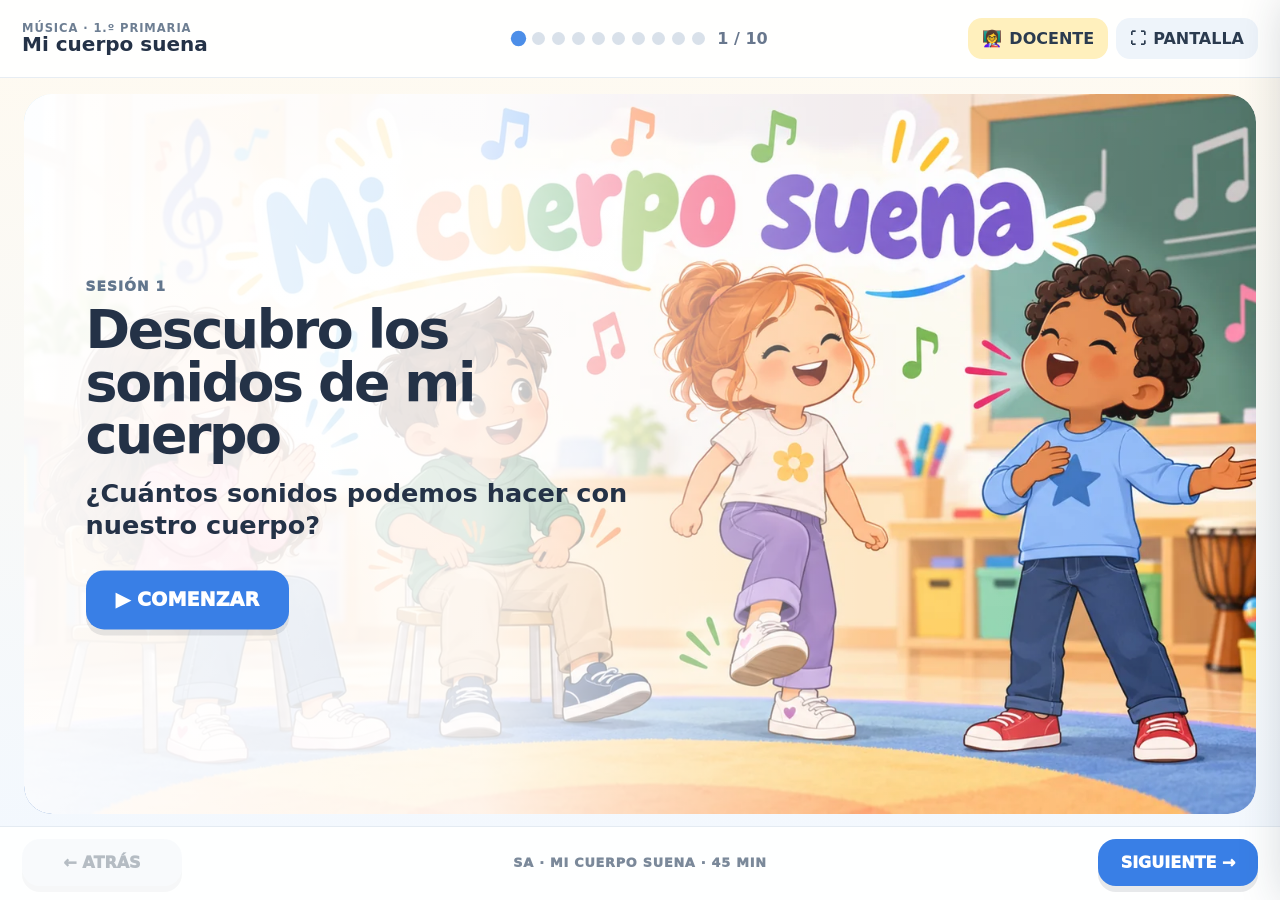
==== index.html @ bceeeb16 "Add files via upload" ====
<!doctype html>
<html lang="es">
<head>
  <meta charset="utf-8" />
  <meta name="viewport" content="width=device-width, initial-scale=1, viewport-fit=cover" />
  <meta name="theme-color" content="#fff7e8" />
  <title>Mi cuerpo suena · Sesión 1</title>
  <style>
:root{
  --ink:#243247;
  --muted:#68778d;
  --cream:#fff8ea;
  --paper:#ffffff;
  --yellow:#ffd45c;
  --orange:#ff9f43;
  --pink:#ff6f91;
  --green:#73c96b;
  --blue:#5eb5ef;
  --purple:#9a77e7;
  --red:#ef5c63;
  --shadow:0 14px 35px rgba(49,63,84,.14);
  --safe-bottom:86px;
}
*{box-sizing:border-box}
html,body{height:100%;margin:0}
body{font-family:Inter, ui-rounded, "Arial Rounded MT Bold", system-ui, -apple-system, Segoe UI, sans-serif;background:linear-gradient(180deg,#fffaf0,#f2f8ff);color:var(--ink);overflow:hidden}
button,input{font:inherit}
button{cursor:pointer}
.app-shell{height:100dvh;display:grid;grid-template-rows:78px 1fr 74px;position:relative;padding-bottom:max(env(safe-area-inset-bottom),0px)}
.topbar{display:grid;grid-template-columns:minmax(230px,1fr) auto minmax(260px,1fr);align-items:center;gap:18px;padding:10px 22px;background:rgba(255,255,255,.93);border-bottom:1px solid #e7edf3;z-index:20;backdrop-filter:blur(10px)}
.brand{display:flex;flex-direction:column;line-height:1.05}.brand-kicker{font-size:.72rem;font-weight:900;letter-spacing:.08em;color:#6d7e92}.brand strong{font-size:1.25rem}
.progress-wrap{display:flex;align-items:center;gap:12px}.progress-dots{display:flex;gap:7px}.progress-dots button{width:13px;height:13px;border-radius:50%;border:0;background:#d9e1ea;padding:0}.progress-dots button.active{background:#4c8ee8;transform:scale(1.18)}.progress-dots button.done{background:#94c97b}.progress-count{font-weight:900;color:#68778d;min-width:44px}
.top-actions{justify-self:end;display:flex;gap:8px}.icon-btn{border:0;border-radius:14px;padding:11px 14px;background:#eef4fa;color:#2b3b4f;font-weight:900;display:flex;gap:7px;align-items:center}.teacher-btn{background:#fff0bd}.icon-btn:hover{filter:brightness(.98);transform:translateY(-1px)}
.stage{position:relative;overflow:hidden;padding:16px 24px 12px}.slide{position:absolute;inset:16px 24px 12px;opacity:0;visibility:hidden;transform:translateX(24px);transition:opacity .25s ease,transform .25s ease;overflow:auto;border-radius:28px}.slide.active{opacity:1;visibility:visible;transform:none}
.cover-card{height:100%;position:relative;border-radius:28px;overflow:hidden;box-shadow:var(--shadow);background:white}.hero-img{width:100%;height:100%;object-fit:cover;display:block}.cover-card:after{content:"";position:absolute;inset:0;background:linear-gradient(90deg,rgba(255,255,255,.96) 0%,rgba(255,255,255,.86) 37%,rgba(255,255,255,.18) 68%,rgba(255,255,255,.02) 100%)}.cover-overlay{position:absolute;z-index:2;left:5%;top:50%;transform:translateY(-50%);width:min(48%,650px)}
.eyebrow{font-weight:1000;letter-spacing:.08em;color:#62768d;font-size:.86rem;margin:0 0 10px}.cover-overlay h1,.slide h2{font-size:clamp(2rem,4.2vw,4.3rem);line-height:.98;margin:0 0 16px;letter-spacing:-.045em}.question{font-size:clamp(1.1rem,2vw,1.65rem);font-weight:800;max-width:620px;line-height:1.25;margin:0 0 28px}.primary,.secondary,.nav-btn,.success-btn{border:0;border-radius:18px;padding:14px 22px;font-weight:1000;box-shadow:0 6px 0 rgba(34,47,63,.10)}.primary{background:#397fe6;color:white}.primary:hover{background:#2f72d4}.secondary{background:#edf2f7;color:#32435a}.big{font-size:1.2rem;padding:18px 30px}.big-audio{min-width:220px;font-size:1.05rem}
.lesson-layout{height:100%;display:grid;grid-template-columns:1.02fr .98fr;gap:22px;align-items:stretch}.lesson-layout.image-left{grid-template-columns:1fr 1fr}.instruction-block,.visual-focus,.lesson-figure,.storm-layout,.song-panel,.closing-layout,.centered-lesson{background:rgba(255,255,255,.95);border-radius:28px;box-shadow:var(--shadow);padding:clamp(24px,3vw,42px)}.instruction-block{display:flex;flex-direction:column;justify-content:center}.lesson-figure{padding:0;overflow:hidden}.lesson-figure img{width:100%;height:100%;object-fit:cover;display:block}.student-prompt{font-size:clamp(1.2rem,2vw,1.7rem);font-weight:900;line-height:1.25;margin:10px 0 22px}.small-note{font-weight:700;color:var(--muted)}
.calm{background:linear-gradient(145deg,#f7fbff,#fff8e8);padding:0}.three-cues{display:grid;grid-template-columns:repeat(3,1fr);gap:12px}.cue-card{border:2px solid #e5ebf1;border-radius:20px;background:#fff;padding:18px 10px;font-size:1rem;font-weight:1000;color:var(--ink)}.cue-card span{display:block;font-size:2.6rem;margin-bottom:6px}.cue-card.active{border-color:#4c8ee8;background:#eef6ff;transform:translateY(-3px)}.binary-actions{display:flex;gap:14px;flex-wrap:wrap}.sound-btn{border:0;border-radius:18px;padding:16px 24px;font-weight:1000;font-size:1.05rem}.sound-btn.sound{background:#ffdc72}.sound-btn.silence{background:#d9c7ff}.visual-focus{display:flex;flex-direction:column;justify-content:center;align-items:center;text-align:center;transition:.25s}.visual-focus .big-symbol{font-size:clamp(5rem,14vw,11rem);line-height:1}.visual-focus p{font-size:1.35rem;font-weight:900;max-width:470px}.visual-focus.silenced{background:#eef1f5;color:#536275}.visual-focus.sounded{background:#fff1c4}.visual-focus.flash{animation:pulse .35s ease}
.action-grid{display:grid;gap:12px}.action-grid.four{grid-template-columns:repeat(2,1fr)}.action-card{border:0;border-radius:20px;padding:18px 16px;background:#f4f7fb;color:var(--ink);font-weight:1000;display:flex;align-items:center;gap:12px;justify-content:center;font-size:1.05rem}.action-card span{font-size:2rem}.action-card.pink{background:#ffe3eb}.action-card.green{background:#e8f7df}.action-card.blue{background:#def1ff}.action-card.purple{background:#eee4ff}.action-card.active{outline:5px solid white;box-shadow:0 0 0 8px #4c8ee8;transform:scale(1.03)}.activity-feedback{margin-top:18px;border-radius:16px;background:#f3f6f9;padding:14px 18px;font-size:1.15rem;font-weight:900}
.centered-lesson{height:100%;display:flex;flex-direction:column;align-items:center;justify-content:center;text-align:center}.centered-lesson h2{margin-bottom:8px}.signal-grid{display:grid;grid-template-columns:repeat(5,minmax(150px,1fr));gap:14px;width:min(1320px,100%);margin:12px auto 22px}.signal-card{border:0;border-radius:22px;padding:10px;background:#fff;box-shadow:0 8px 20px rgba(43,60,80,.10);overflow:hidden;min-width:0}.signal-card img{width:100%;height:clamp(180px,24vh,300px);object-fit:cover;object-position:center 34%;display:block;border-radius:16px}.signal-card b{display:block;font-size:clamp(.95rem,1.25vw,1.2rem);margin:9px 0 2px;letter-spacing:.02em}.c1{background:#fff1c9}.c2{background:#e9f7df}.c3{background:#dff2ff}.c4{background:#ffe3ed}.c5{background:#eee4ff}.signal-card.active{transform:translateY(-5px) scale(1.035);outline:5px solid #fff;box-shadow:0 0 0 8px #3e85e4}.signal-card.silence-card.active{box-shadow:0 0 0 8px #7c62c8}.signal-display{min-width:min(560px,90%);padding:18px 24px;border-radius:22px;background:#eef4fa;font-size:1.4rem;font-weight:1000;display:flex;justify-content:center;align-items:center;gap:14px}.signal-display span{font-size:2.3rem}.signal-display.silent{background:#e8e9ef;color:#4f5662}.signal-display.loud{background:#fff0b8}
.verb-row{display:flex;gap:10px;flex-wrap:wrap;margin:10px 0 20px}.verb-row span{background:#f0f4f8;border-radius:999px;padding:10px 14px;font-weight:1000}.challenge-box{display:flex;align-items:center;justify-content:center;min-height:130px;border-radius:24px;background:#fff4ca;font-size:4.2rem;letter-spacing:.18em;margin:0 0 16px;border:3px dashed #efb43f}.director-actions{display:grid;grid-template-columns:repeat(2,1fr);gap:10px}.mini-action{border:2px solid #e4e9f0;border-radius:16px;background:white;padding:13px 12px;font-weight:1000}.mini-action.selected{border-color:#4c8ee8;background:#eaf4ff}.start-stop{display:grid;grid-template-columns:1fr 1fr;gap:12px;margin-top:16px}.start-btn,.stop-btn{border:0;border-radius:18px;padding:16px;font-weight:1000;font-size:1.05rem}.start-btn{background:#dcf3d6;color:#25662a}.stop-btn{background:#ffd9db;color:#8b2c35}.director-display{margin-top:15px;background:#eef4fa;border-radius:18px;padding:15px;font-weight:1000;display:flex;gap:10px;align-items:center;justify-content:center}.director-display span{font-size:2rem}.director-display.go{background:#def4da}.director-display.stop{background:#ffe2e2}
.storm-layout{height:100%;display:grid;grid-template-rows:auto minmax(330px,1fr) auto auto;gap:10px;padding:16px 18px}.storm-top{display:flex;justify-content:space-between;align-items:center;gap:12px}.storm-top h2{font-size:clamp(1.8rem,3vw,3.2rem);margin:0}.storm-controls{display:flex;gap:8px;flex-wrap:wrap}.storm-img{width:100%;height:100%;min-height:330px;object-fit:contain;border-radius:20px;background:#fff;box-shadow:0 8px 22px rgba(43,60,80,.08)}.storm-steps{display:grid;grid-template-columns:repeat(6,1fr);gap:7px}.storm-steps button{border:0;border-radius:16px;padding:11px 7px;background:#eef3f7;font-weight:1000}.storm-steps button span{font-size:1.5rem}.storm-steps button.active{background:#ffe08b;outline:4px solid white;box-shadow:0 0 0 7px #4c8ee8;transform:translateY(-3px)}.storm-now{text-align:center;border-radius:16px;background:#f1f5f8;padding:12px;font-weight:900}.storm-now.silence{background:#eceaf5}.storm-load{display:inline-flex;align-items:center;justify-content:center;padding:12px 14px;border-radius:16px;background:#f2f5f8;font-weight:1000;cursor:pointer;box-shadow:0 5px 12px rgba(43,60,80,.08)}.storm-load input{display:none}.storm-audio-status{text-align:center;font-size:.9rem;font-weight:900;color:#526477;margin-top:-3px}.storm-steps button{min-height:52px}
.song-layout{height:100%;display:grid;grid-template-columns:1.08fr .92fr;gap:22px}.song-art{margin:0;border-radius:28px;overflow:hidden;box-shadow:var(--shadow);background:#fff}.song-art img{width:100%;height:100%;object-fit:cover}.song-panel{display:flex;flex-direction:column;justify-content:center}.song-panel h2{font-size:clamp(2rem,3.5vw,3.8rem)}.song-modes{display:flex;gap:9px;flex-wrap:wrap}.mode-pill{border:0;border-radius:999px;padding:11px 16px;background:#edf2f6;font-weight:1000}.mode-pill.active{background:#ffe08b}.body-sequence{display:flex;gap:12px;justify-content:center;font-size:2.8rem;margin:20px 0}.audio-controls{display:flex;gap:10px;align-items:center;flex-wrap:wrap}.audio-progress{height:12px;background:#e7edf3;border-radius:999px;overflow:hidden;margin:16px 0}.audio-progress div{height:100%;width:0;background:#4c8ee8}.audio-status{font-weight:800;color:#5f6f82;line-height:1.35}.file-load{margin-top:14px;display:inline-flex;align-items:center;justify-content:center;padding:11px 14px;border-radius:14px;background:#f2f5f8;font-weight:1000;cursor:pointer}.file-load input{display:none}
.closing-layout{height:100%;display:flex;flex-direction:column;align-items:center;justify-content:center;text-align:center}.closing-layout h2{max-width:980px}.answer-grid{display:grid;grid-template-columns:repeat(2,minmax(260px,390px));gap:20px}.answer-card{border:0;border-radius:28px;background:#f1f5f8;padding:26px;font-weight:1000;box-shadow:0 10px 24px rgba(40,55,75,.11)}.answer-card span{font-size:5rem;display:block}.answer-card b{font-size:1.15rem}.answer-card.correct{background:#def4da;outline:6px solid white;box-shadow:0 0 0 10px #73c96b}.answer-card.wrong{background:#ffe1e1}.closing-feedback{margin:20px 0 12px;font-size:1.25rem;font-weight:1000}.final-pattern{background:#fff3c5;border-radius:22px;padding:16px 24px}.final-pattern p{margin:0 0 8px;font-weight:900}.final-pattern div{font-size:2.4rem}.success-btn{margin-top:12px;background:#4c8ee8;color:white}
.teacher-panel{position:fixed;top:0;right:0;width:min(430px,92vw);height:100dvh;background:white;z-index:60;box-shadow:-18px 0 45px rgba(30,46,66,.20);transform:translateX(105%);transition:transform .25s ease;display:flex;flex-direction:column}.teacher-panel.open{transform:none}.teacher-head{display:flex;align-items:center;justify-content:space-between;padding:18px 20px;background:#fff1ba;border-bottom:1px solid #eadc9b}.teacher-head div{display:flex;gap:10px;align-items:center}.teacher-head strong{font-size:1.05rem}.close-btn{border:0;background:#fff;border-radius:50%;width:38px;height:38px;font-size:1.5rem}.teacher-body{padding:22px;overflow:auto;line-height:1.45}.teacher-body h3{margin:18px 0 7px}.teacher-body h3:first-child{margin-top:0}.teacher-body p{margin:0 0 8px}.teacher-body ul{padding-left:20px}.teacher-chip{display:inline-block;background:#eef4fa;border-radius:999px;padding:6px 10px;font-weight:900;margin-right:6px}.panel-backdrop{position:fixed;inset:0;background:rgba(29,42,58,.26);z-index:55;opacity:0;visibility:hidden;transition:.2s}.panel-backdrop.show{opacity:1;visibility:visible}
.bottom-nav{display:grid;grid-template-columns:160px 1fr 160px;align-items:center;padding:8px 22px max(10px,env(safe-area-inset-bottom));background:rgba(255,255,255,.96);border-top:1px solid #e4ebf2;z-index:25;min-height:74px}.nav-btn{background:#eef3f8;color:#2f4156}.nav-btn.next{background:#397fe6;color:white}.nav-btn:disabled{opacity:.35;cursor:not-allowed}.session-label{text-align:center;font-size:.8rem;font-weight:1000;letter-spacing:.06em;color:#7b899a}
body.silence-mode .topbar,body.silence-mode .bottom-nav{background:#f4f5f7}body.silence-mode .stage{background:#eceef2}
@keyframes pulse{0%{transform:scale(.96)}60%{transform:scale(1.03)}100%{transform:scale(1)}}
@media (max-width:1000px){.topbar{grid-template-columns:1fr auto}.progress-wrap{display:none}.top-actions span{display:none}.lesson-layout,.song-layout{grid-template-columns:1fr}.lesson-figure,.song-art{min-height:280px}.signal-grid{grid-template-columns:repeat(3,1fr)}.signal-card img{height:220px}.storm-steps{grid-template-columns:repeat(3,1fr)}.stage{padding:10px}.slide{inset:10px}.cover-overlay{width:60%}.bottom-nav{grid-template-columns:130px 1fr 130px}}
@media (max-width:700px){body{overflow:auto}.app-shell{min-height:100dvh;height:auto;grid-template-rows:auto auto auto}.topbar{position:sticky;top:0}.stage{min-height:calc(100dvh - 150px)}.slide{position:relative;display:none;inset:auto;min-height:calc(100dvh - 170px)}.slide.active{display:block}.cover-overlay{width:85%;left:7%}.cover-card:after{background:rgba(255,255,255,.78)}.signal-grid{grid-template-columns:repeat(2,1fr)}.storm-steps{grid-template-columns:1fr 1fr}.answer-grid{grid-template-columns:1fr}.bottom-nav{position:sticky;bottom:0;grid-template-columns:110px 1fr 110px;padding:8px}.session-label{font-size:.64rem}.nav-btn{padding:12px 8px}.top-actions{gap:4px}.brand-kicker{display:none}.brand strong{font-size:1rem}}

/* Crea tu ritmo */
.rhythm-layout{height:100%;display:grid;grid-template-columns:minmax(0,1.45fr) minmax(300px,.55fr);gap:22px}
.rhythm-main,.rhythm-audio-panel{background:rgba(255,255,255,.96);border-radius:28px;box-shadow:var(--shadow);padding:clamp(20px,2.5vw,34px)}
.rhythm-main{display:flex;flex-direction:column;justify-content:center}
.rhythm-main h2{font-size:clamp(2rem,3.7vw,3.7rem);margin-bottom:8px}
.rhythm-slots{display:grid;grid-template-columns:repeat(4,1fr);gap:12px;margin:4px 0 18px}
.rhythm-slot{min-height:108px;border:3px dashed #ccd8e5;border-radius:22px;background:#f7f9fc;display:flex;align-items:center;justify-content:center;position:relative;transition:.18s ease}
.rhythm-slot small{position:absolute;top:8px;left:12px;width:27px;height:27px;border-radius:50%;background:#e6edf5;display:grid;place-items:center;font-weight:1000;color:#65768a}
.rhythm-slot span{font-size:3.4rem;line-height:1}.rhythm-slot.filled{border-style:solid;border-color:#9ebce2;background:#eef6ff}.rhythm-slot.filled span{animation:pulse .25s ease}
.rhythm-slot.child-active{background:#fff1bd;border-color:#efb43f;transform:translateY(-5px);box-shadow:0 0 0 6px rgba(255,212,92,.28)}
.rhythm-slot.group-active{background:#def4da;border-color:#73c96b;transform:translateY(-5px);box-shadow:0 0 0 6px rgba(115,201,107,.24)}
.rhythm-palette{display:grid;grid-template-columns:repeat(4,1fr);gap:10px}
.rhythm-choice{border:0;border-radius:18px;padding:14px 8px;font-size:2rem;font-weight:1000;color:var(--ink);box-shadow:0 6px 14px rgba(43,60,80,.08)}
.rhythm-choice b{display:block;font-size:.82rem;margin-top:5px}.rhythm-choice.pink{background:#ffe3eb}.rhythm-choice.green{background:#e8f7df}.rhythm-choice.blue{background:#def1ff}.rhythm-choice.purple{background:#eee4ff}.rhythm-choice:active{transform:scale(.96)}
.rhythm-edit{display:flex;gap:10px;margin:12px 0}.rhythm-edit .secondary{padding:10px 14px;box-shadow:none}
.rhythm-call{min-height:50px;border-radius:16px;background:#f1f5f8;padding:12px 16px;font-weight:1000;text-align:center;font-size:1.05rem;display:flex;align-items:center;justify-content:center}
.rhythm-turns{display:grid;grid-template-columns:1fr 1fr;gap:12px;margin-top:10px}.child-turn,.group-turn{border:0;border-radius:18px;padding:15px 12px;font-weight:1000;font-size:1.02rem}.child-turn{background:#fff0b8;color:#70510d}.group-turn{background:#dff2df;color:#2d6630}.child-turn:disabled,.group-turn:disabled{opacity:.38;cursor:not-allowed}.child-turn.active{outline:5px solid white;box-shadow:0 0 0 8px #efb43f}.group-turn.active{outline:5px solid white;box-shadow:0 0 0 8px #73c96b}
.rhythm-audio-panel{display:flex;flex-direction:column;justify-content:center;text-align:center}.rhythm-audio-panel h3{font-size:clamp(1.45rem,2.2vw,2.1rem);margin:0 0 6px}.rhythm-audio-panel p{font-weight:800;color:var(--muted);line-height:1.35}.rhythm-audio-symbol{font-size:4.8rem;line-height:1;margin-bottom:10px}.rhythm-play{font-size:1rem;margin:8px 0 10px}.rhythm-audio-panel .secondary{box-shadow:none}.rhythm-progress{margin:16px 0 10px}.rhythm-rule{margin-top:18px;border-radius:18px;background:#fff4ca;padding:14px;display:flex;flex-direction:column;gap:5px}.rhythm-rule strong{font-size:1.25rem}.rhythm-rule span{font-weight:900}
@media (max-width:1000px){.rhythm-layout{grid-template-columns:1fr}.rhythm-audio-panel{display:grid;grid-template-columns:auto 1fr auto auto;gap:10px;align-items:center;text-align:left}.rhythm-audio-symbol{font-size:2.8rem;margin:0}.rhythm-audio-panel h3{margin:0}.rhythm-audio-panel p,.rhythm-rule{display:none}.rhythm-audio-panel .audio-progress,.rhythm-audio-panel .audio-status{grid-column:1/-1;margin:4px 0}.rhythm-play{margin:0}}
@media (max-width:700px){.rhythm-slots,.rhythm-palette{grid-template-columns:repeat(2,1fr)}.rhythm-turns{grid-template-columns:1fr}.rhythm-audio-panel{display:flex;text-align:center}.rhythm-audio-panel p,.rhythm-rule{display:flex}.rhythm-rule{flex-direction:column}.rhythm-choice{font-size:1.7rem}}

@media (prefers-reduced-motion:reduce){*,*:before,*:after{transition:none!important;animation:none!important;scroll-behavior:auto!important}}

</style>
</head>
<body>
  <div class="app-shell" id="appShell">
    <header class="topbar" aria-label="Navegación de la sesión">
      <div class="brand">
        <span class="brand-kicker">MÚSICA · 1.º PRIMARIA</span>
        <strong>Mi cuerpo suena</strong>
      </div>
      <div class="progress-wrap" aria-label="Progreso de la sesión">
        <div class="progress-dots" id="progressDots"></div>
        <span class="progress-count" id="progressCount">1 / 10</span>
      </div>
      <div class="top-actions">
        <button class="icon-btn teacher-btn" id="teacherBtn" type="button" aria-expanded="false" aria-controls="teacherPanel">👩‍🏫 <span>DOCENTE</span></button>
        <button class="icon-btn" id="fullscreenBtn" type="button">⛶ <span>PANTALLA</span></button>
      </div>
    </header>

    <main class="stage" id="stage">
      <!-- 1 -->
      <section class="slide active cover-slide" data-slide="0" aria-labelledby="s1-title">
        <div class="cover-card">
          <img src="[data-uri]" alt="Niños haciendo música con palmas, muslos, pies y voz" class="hero-img" />
          <div class="cover-overlay">
            <p class="eyebrow">SESIÓN 1</p>
            <h1 id="s1-title">Descubro los sonidos de mi cuerpo</h1>
            <p class="question">¿Cuántos sonidos podemos hacer con nuestro cuerpo?</p>
            <button class="primary big" type="button" data-next>▶ COMENZAR</button>
          </div>
        </div>
      </section>

      <!-- 2 -->
      <section class="slide" data-slide="1" aria-labelledby="s2-title">
        <div class="lesson-layout calm">
          <div class="instruction-block">
            <p class="eyebrow">1 · ESCUCHA</p>
            <h2 id="s2-title">Escucha tu cuerpo</h2>
            <div class="three-cues">
              <button class="cue-card" type="button" data-cue="siente"><span>❤️</span><b>SIENTE</b></button>
              <button class="cue-card" type="button" data-cue="escucha"><span>👂</span><b>ESCUCHA</b></button>
              <button class="cue-card" type="button" data-cue="respira"><span>🌬️</span><b>RESPIRA</b></button>
            </div>
            <div class="student-prompt" id="bodyPrompt">Pon una mano en el pecho.</div>
            <div class="binary-actions">
              <button class="sound-btn sound" type="button" data-state="sound">👏 SONIDO</button>
              <button class="sound-btn silence" type="button" data-state="silence">🤫 SILENCIO</button>
            </div>
          </div>
          <div class="visual-focus body-listen" id="soundStateVisual">
            <div class="big-symbol">❤️</div>
            <p>Escucha lo que pasa dentro y fuera de ti.</p>
          </div>
        </div>
      </section>

      <!-- 3 -->
      <section class="slide" data-slide="2" aria-labelledby="s3-title">
        <div class="lesson-layout image-right">
          <div class="instruction-block">
            <p class="eyebrow">2 · EXPLORAMOS</p>
            <h2 id="s3-title">¿Qué sonidos esconde mi cuerpo?</h2>
            <p class="student-prompt">Toca una opción y haz ese sonido.</p>
            <div class="action-grid four" id="exploreGrid">
              <button class="action-card pink" type="button" data-action="palmas"><span>👏</span><b>PALMAS</b></button>
              <button class="action-card green" type="button" data-action="muslos"><span>🦵</span><b>MUSLOS</b></button>
              <button class="action-card blue" type="button" data-action="pies"><span>👣</span><b>PIES</b></button>
              <button class="action-card purple" type="button" data-action="voz"><span>👄</span><b>VOZ</b></button>
            </div>
            <div class="activity-feedback" id="exploreFeedback">Elige una parte del cuerpo.</div>
          </div>
          <figure class="lesson-figure">
            <img src="[data-uri]" alt="Lámina con palmas, muslos, pies y voz" />
          </figure>
        </div>
      </section>

      <!-- 4 -->
      <section class="slide" data-slide="3" aria-labelledby="s4-title">
        <div class="centered-lesson">
          <p class="eyebrow">3 · ATENCIÓN</p>
          <h2 id="s4-title">Sonido o silencio</h2>
          <p class="student-prompt">Mira la señal. Hazla… y para cuando aparezca silencio.</p>
          <div class="signal-grid" id="signalGrid">
            <button class="signal-card c1" type="button" data-signal="PALMAS" data-emoji="👏" aria-label="Palmas">
              <img src="[data-uri]" alt="Niño dando palmas" /><b>PALMAS</b>
            </button>
            <button class="signal-card c2" type="button" data-signal="MUSLOS" data-emoji="🦵" aria-label="Muslos">
              <img src="[data-uri]" alt="Niño haciendo percusión en los muslos" /><b>MUSLOS</b>
            </button>
            <button class="signal-card c3" type="button" data-signal="PIES" data-emoji="👣" aria-label="Pies">
              <img src="[data-uri]" alt="Niño marcando con los pies" /><b>PIES</b>
            </button>
            <button class="signal-card c4" type="button" data-signal="VOZ" data-emoji="👄" aria-label="Voz">
              <img src="[data-uri]" alt="Niña usando la voz para hacer música" /><b>VOZ</b>
            </button>
            <button class="signal-card c5 silence-card" type="button" data-signal="SILENCIO" data-emoji="🤫" aria-label="Silencio">
              <img src="[data-uri]" alt="Niño haciendo el gesto de silencio" /><b>SILENCIO</b>
            </button>
          </div>
          <div class="signal-display" id="signalDisplay"><span>👀</span><b>PREPARADOS</b></div>
        </div>
      </section>

      <!-- 5 -->
      <section class="slide" data-slide="4" aria-labelledby="s5-title">
        <div class="lesson-layout image-left">
          <figure class="lesson-figure">
            <img src="[data-uri]" alt="La maestra hace percusión corporal y los niños la imitan" />
          </figure>
          <div class="instruction-block">
            <p class="eyebrow">4 · IMITAMOS</p>
            <h2 id="s5-title">El espejo sonoro</h2>
            <div class="verb-row"><span>👀 MIRA</span><span>👂 ESCUCHA</span><span>🪞 IMITA</span></div>
            <div class="challenge-box" id="mirrorChallenge">👏</div>
            <button class="primary" id="newMirrorChallenge" type="button">🎲 OTRO RETO</button>
            <p class="small-note">Primero lo hace la maestra. Después, toda la clase.</p>
          </div>
        </div>
      </section>

      <!-- 6 -->
      <section class="slide" data-slide="5" aria-labelledby="s6-title">
        <div class="lesson-layout image-right">
          <div class="instruction-block">
            <p class="eyebrow">5 · DIRIGIMOS</p>
            <h2 id="s6-title">El director del cuerpo</h2>
            <p class="student-prompt">Elige un sonido. El director decide cuándo empezar y parar.</p>
            <div class="director-actions" id="directorActions">
              <button type="button" class="mini-action selected" data-direct="👏" data-name="PALMAS">👏 PALMAS</button>
              <button type="button" class="mini-action" data-direct="🦵" data-name="MUSLOS">🦵 MUSLOS</button>
              <button type="button" class="mini-action" data-direct="👣" data-name="PIES">👣 PIES</button>
              <button type="button" class="mini-action" data-direct="👄" data-name="VOZ">👄 VOZ</button>
            </div>
            <div class="start-stop">
              <button class="start-btn" id="directorStart" type="button">▶ EMPEZAMOS</button>
              <button class="stop-btn" id="directorStop" type="button">✋ PARAMOS</button>
            </div>
            <div class="director-display" id="directorDisplay"><span>👏</span><b>PALMAS · PREPARADOS</b></div>
          </div>
          <figure class="lesson-figure">
            <img src="[data-uri]" alt="Niño dirigiendo una actividad de percusión corporal" />
          </figure>
        </div>
      </section>

      <!-- 7 -->
      <section class="slide" data-slide="6" aria-labelledby="s7-title">
        <div class="storm-layout">
          <div class="storm-top">
            <div>
              <p class="eyebrow">6 · RETO</p>
              <h2 id="s7-title">La tormenta del cuerpo</h2>
            </div>
            <div class="storm-controls">
              <button class="primary" id="stormStart" type="button">⛈️ EMPEZAR</button>
              <button class="secondary" id="stormReset" type="button">↺ REINICIAR</button>
              <button class="secondary" id="stormAudioToggle" type="button">▶ MÚSICA</button>
            </div>
          </div>
          <img src="[data-uri]" alt="La tormenta del cuerpo: cinco niveles de intensidad y silencio final" class="storm-img" />
          <div class="storm-steps" id="stormSteps">
            <button type="button" data-step="0">1 <span>🤌</span> DEDOS</button>
            <button type="button" data-step="1">2 <span>👏</span> PALMAS</button>
            <button type="button" data-step="2">3 <span>🦵</span> MUSLOS</button>
            <button type="button" data-step="3">4 <span>👣</span> PIES</button>
            <button type="button" data-step="4">5 <span>⛈️</span> TODOS</button>
            <button type="button" data-step="5">6 <span>🤫</span> SILENCIO</button>
          </div>
          <div class="storm-now" id="stormNow">Pulsa EMPEZAR: la tormenta crecerá 5 veces y terminará en silencio.</div>
          <audio id="stormAudio" src="[data-uri]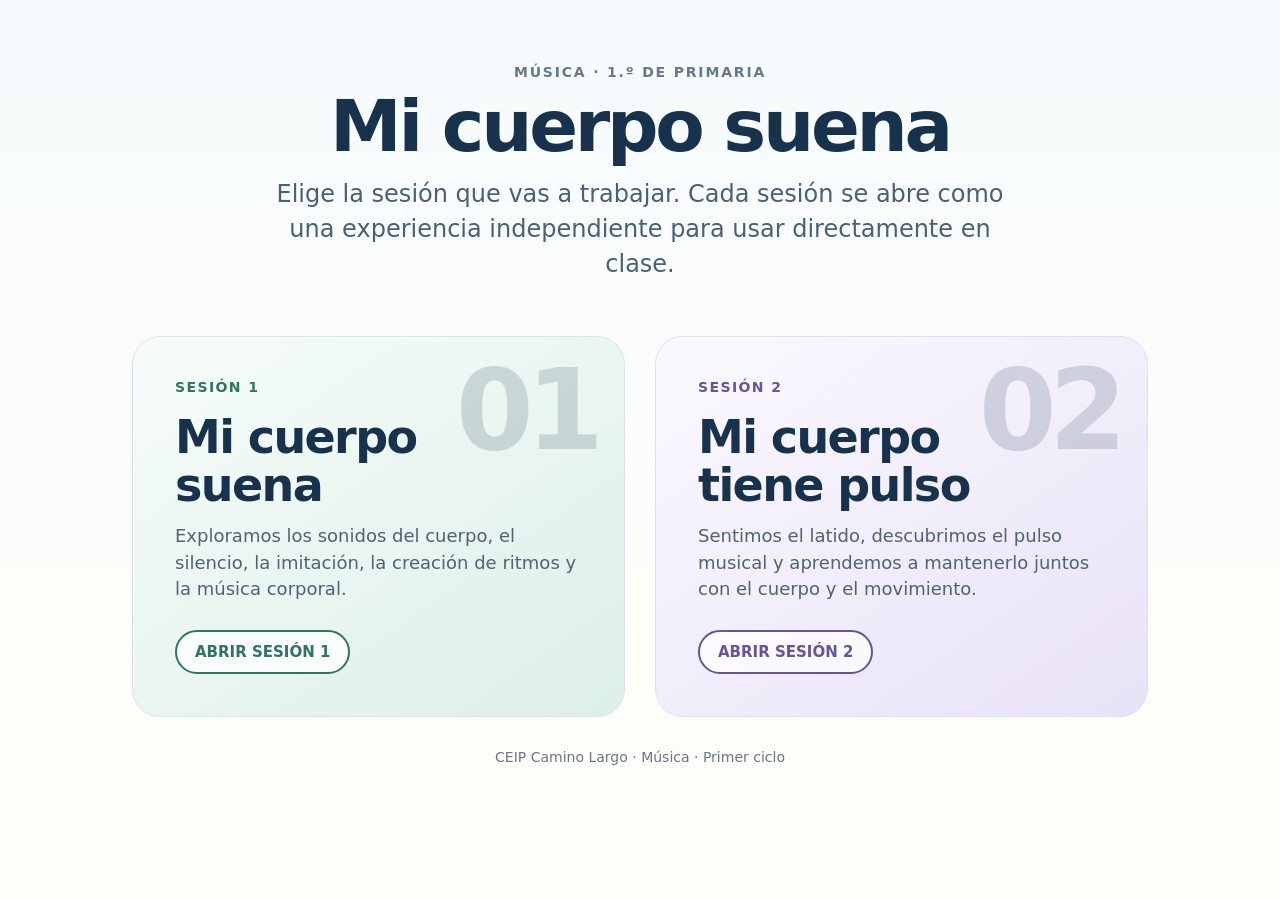
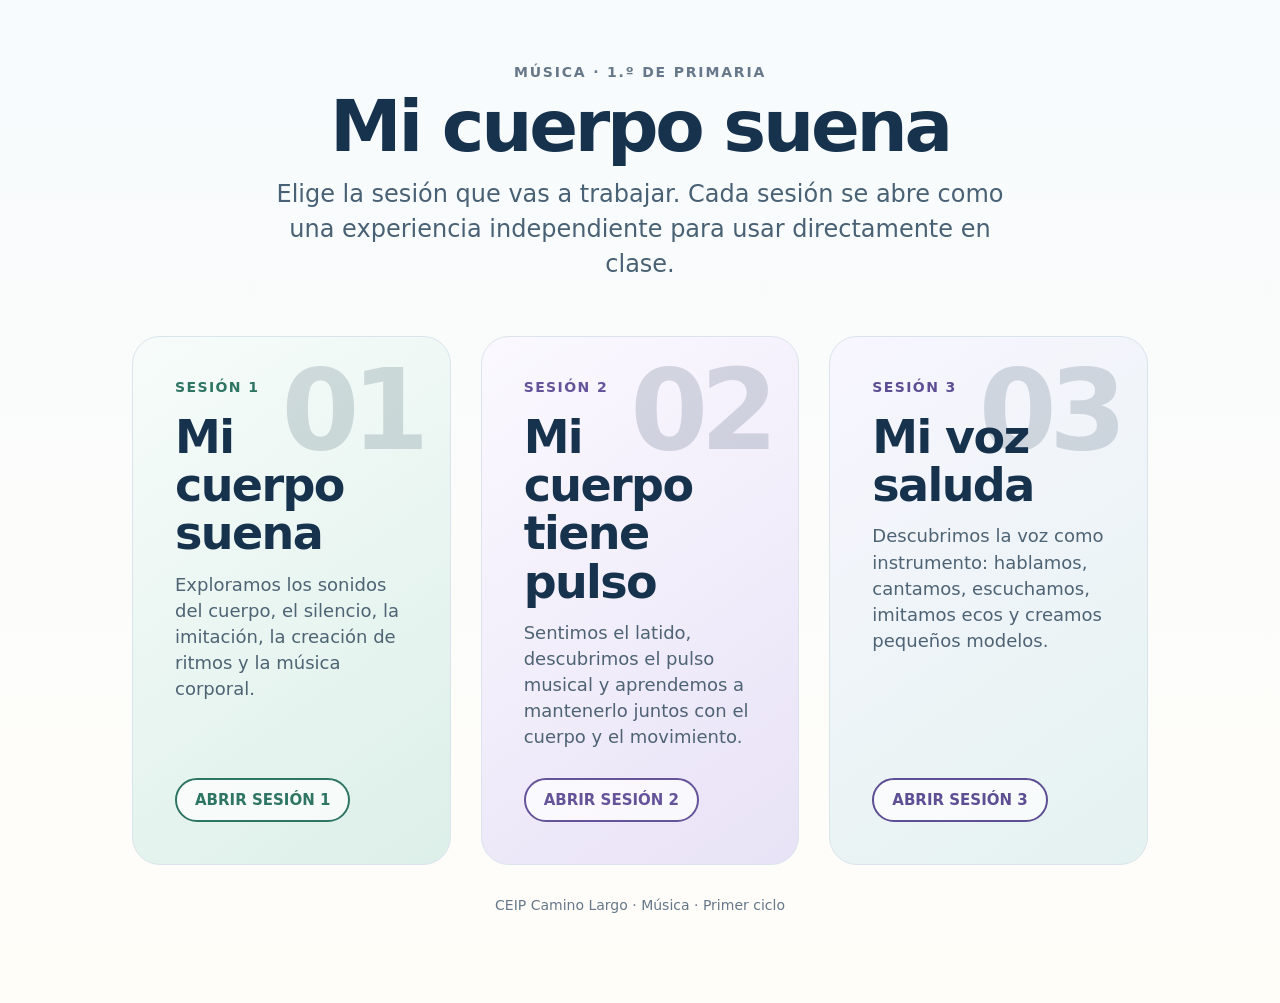
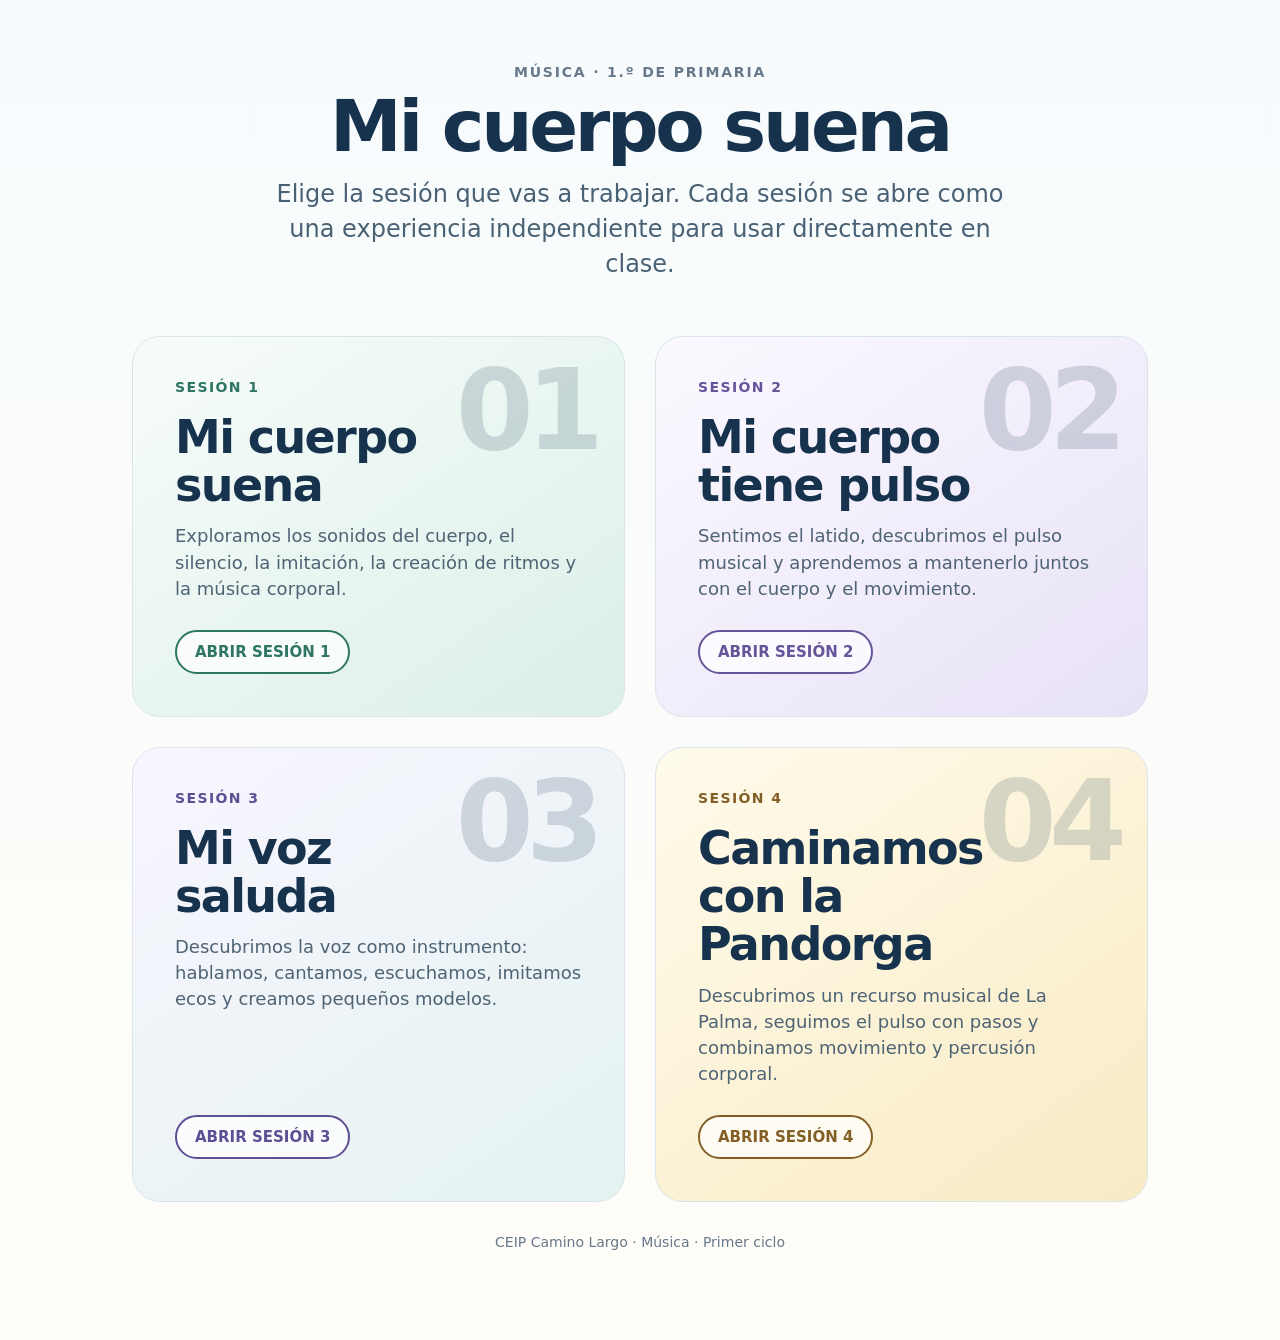
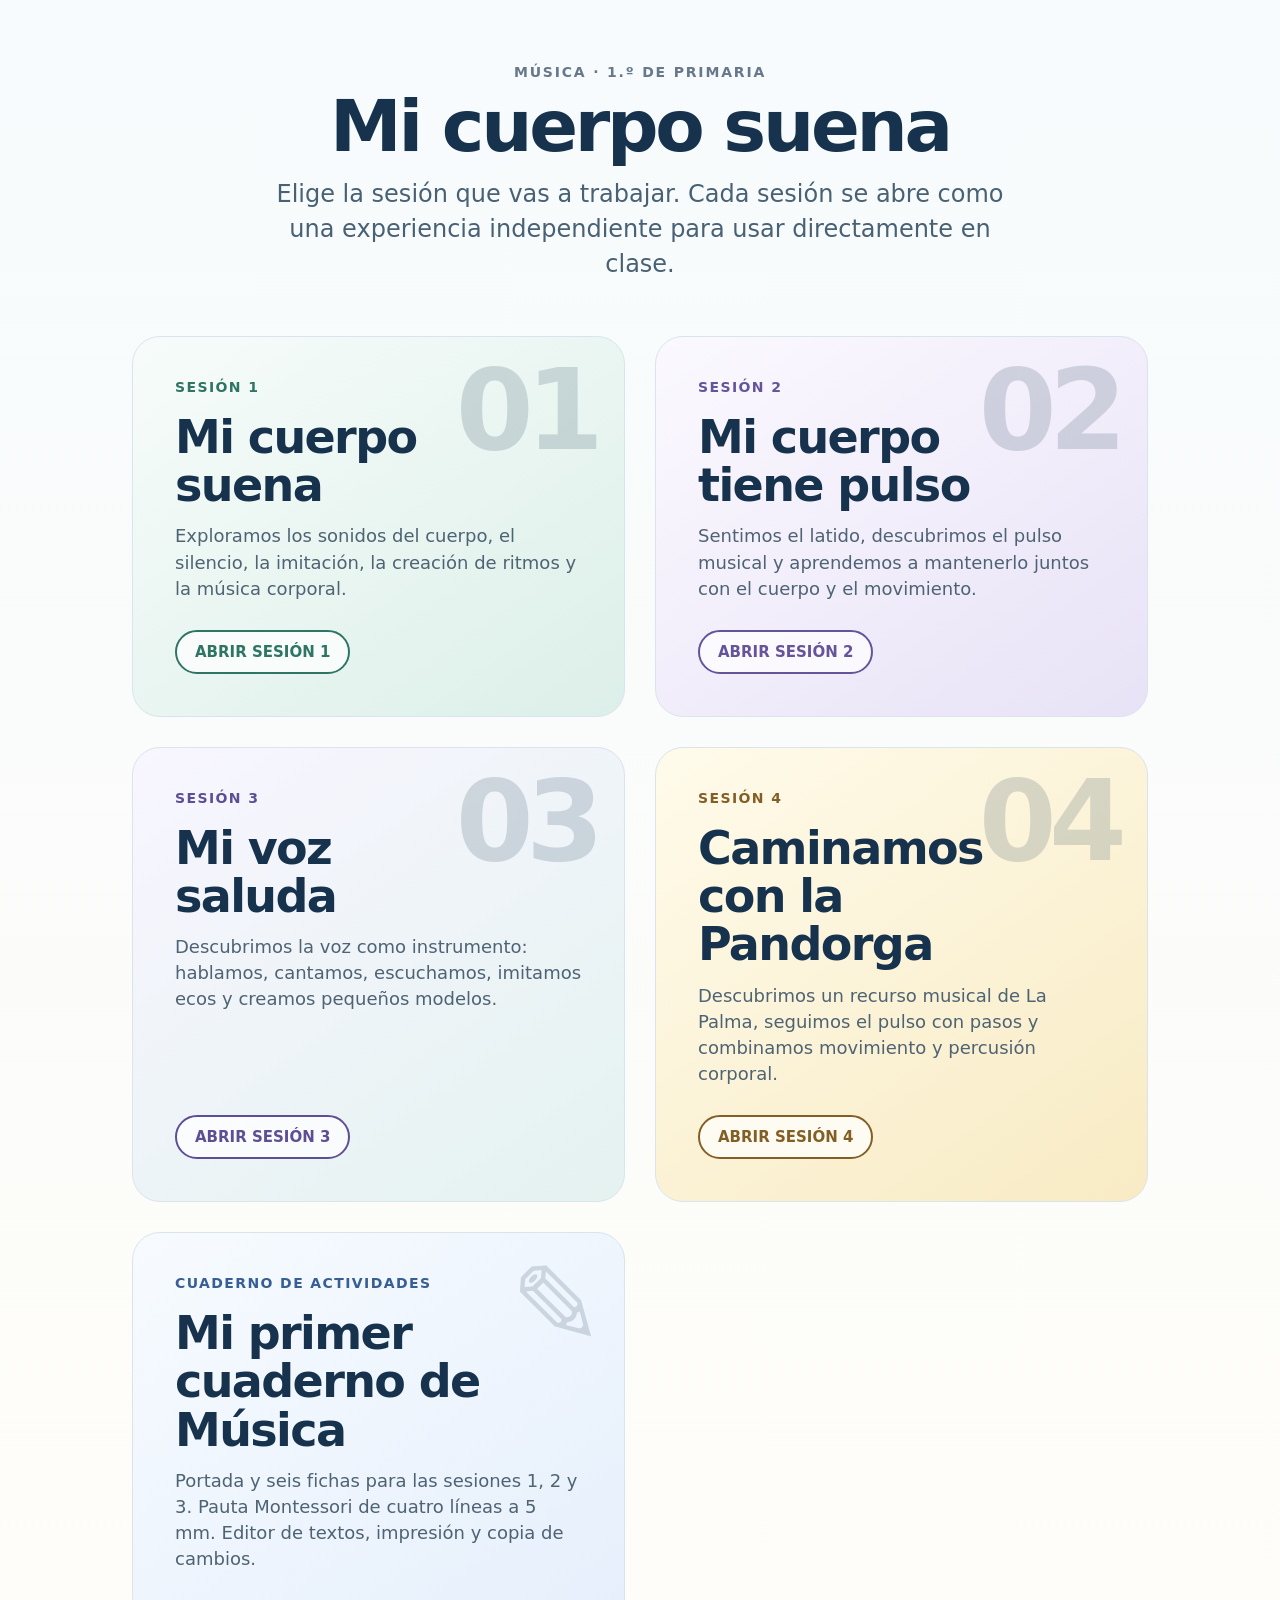
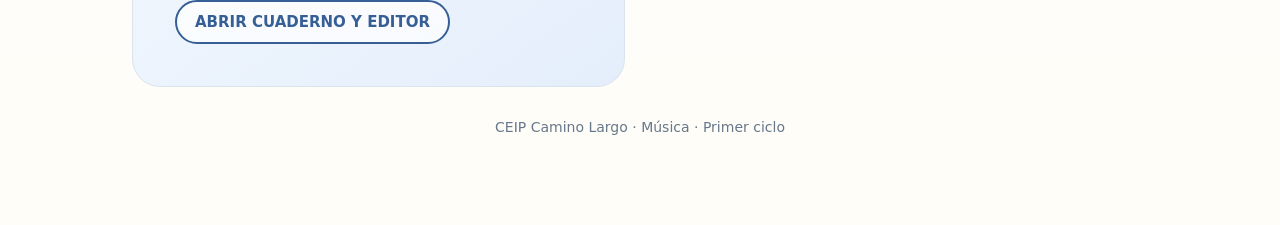
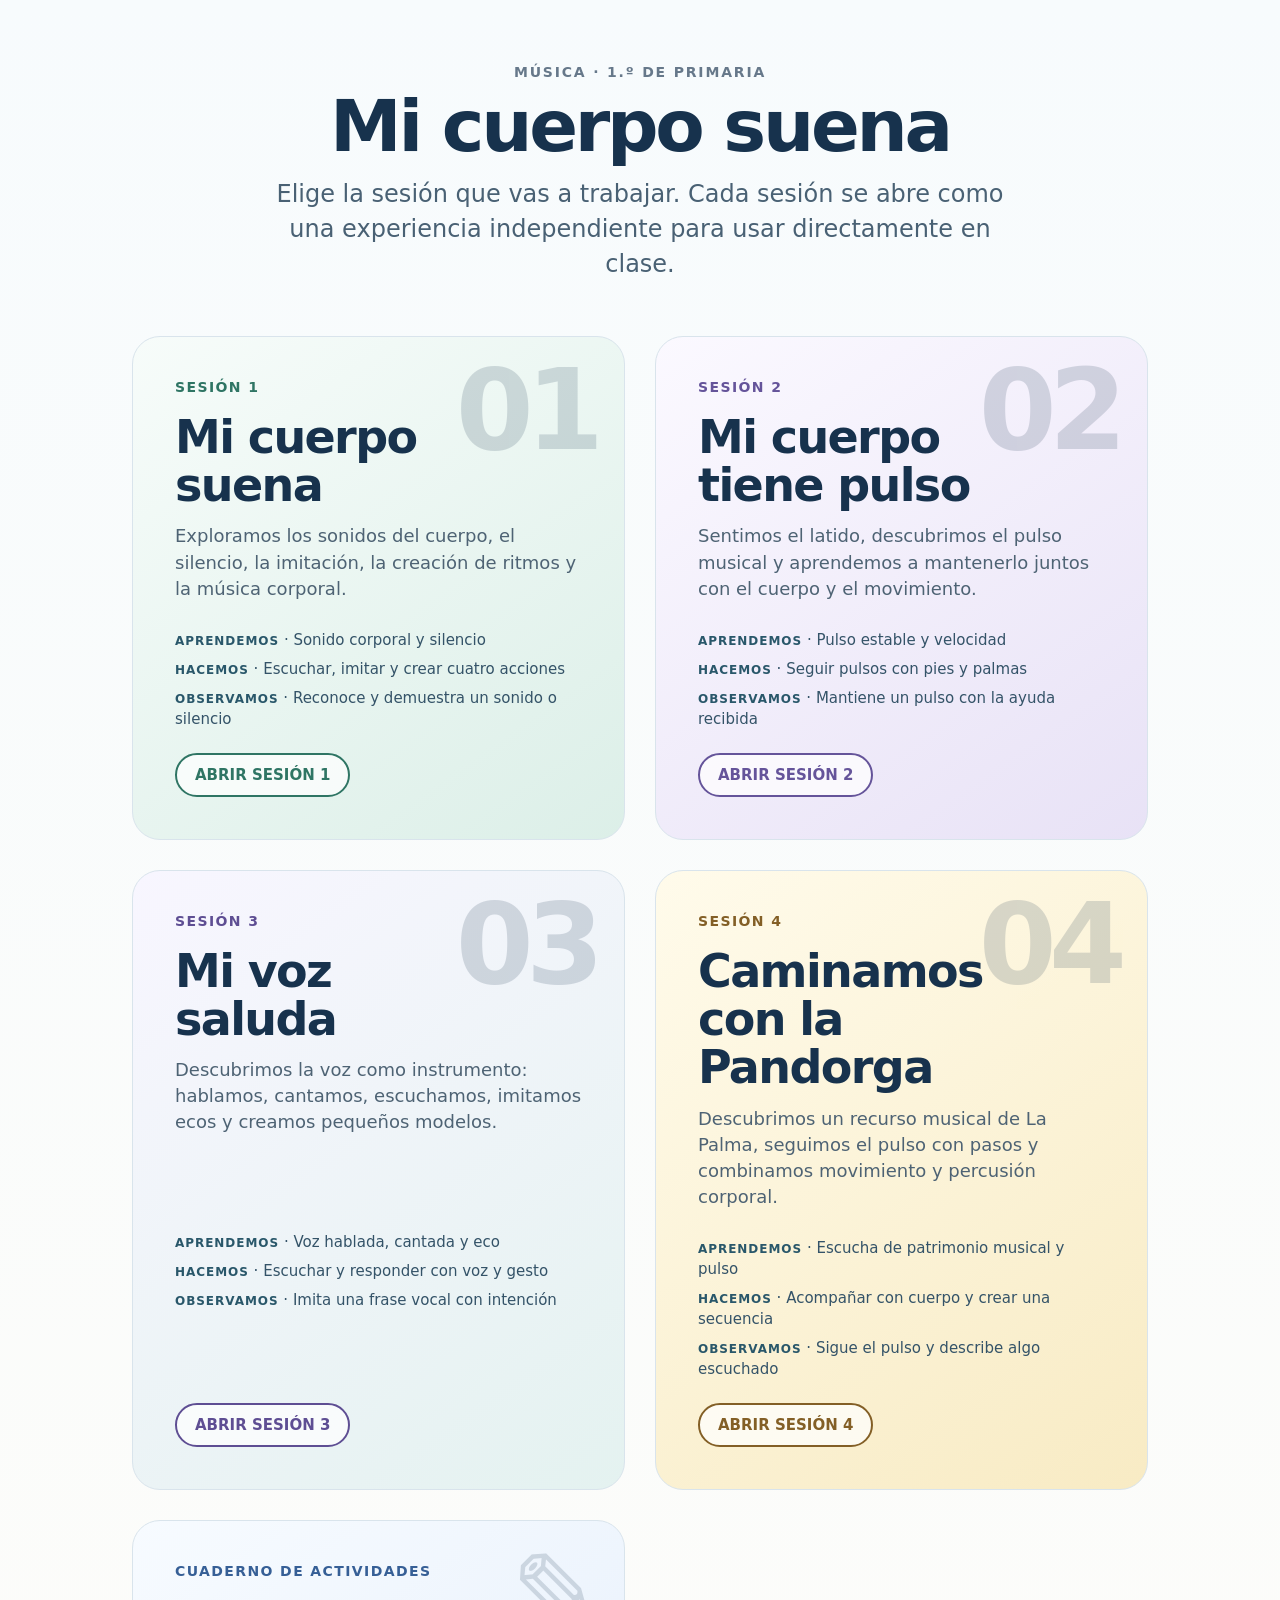
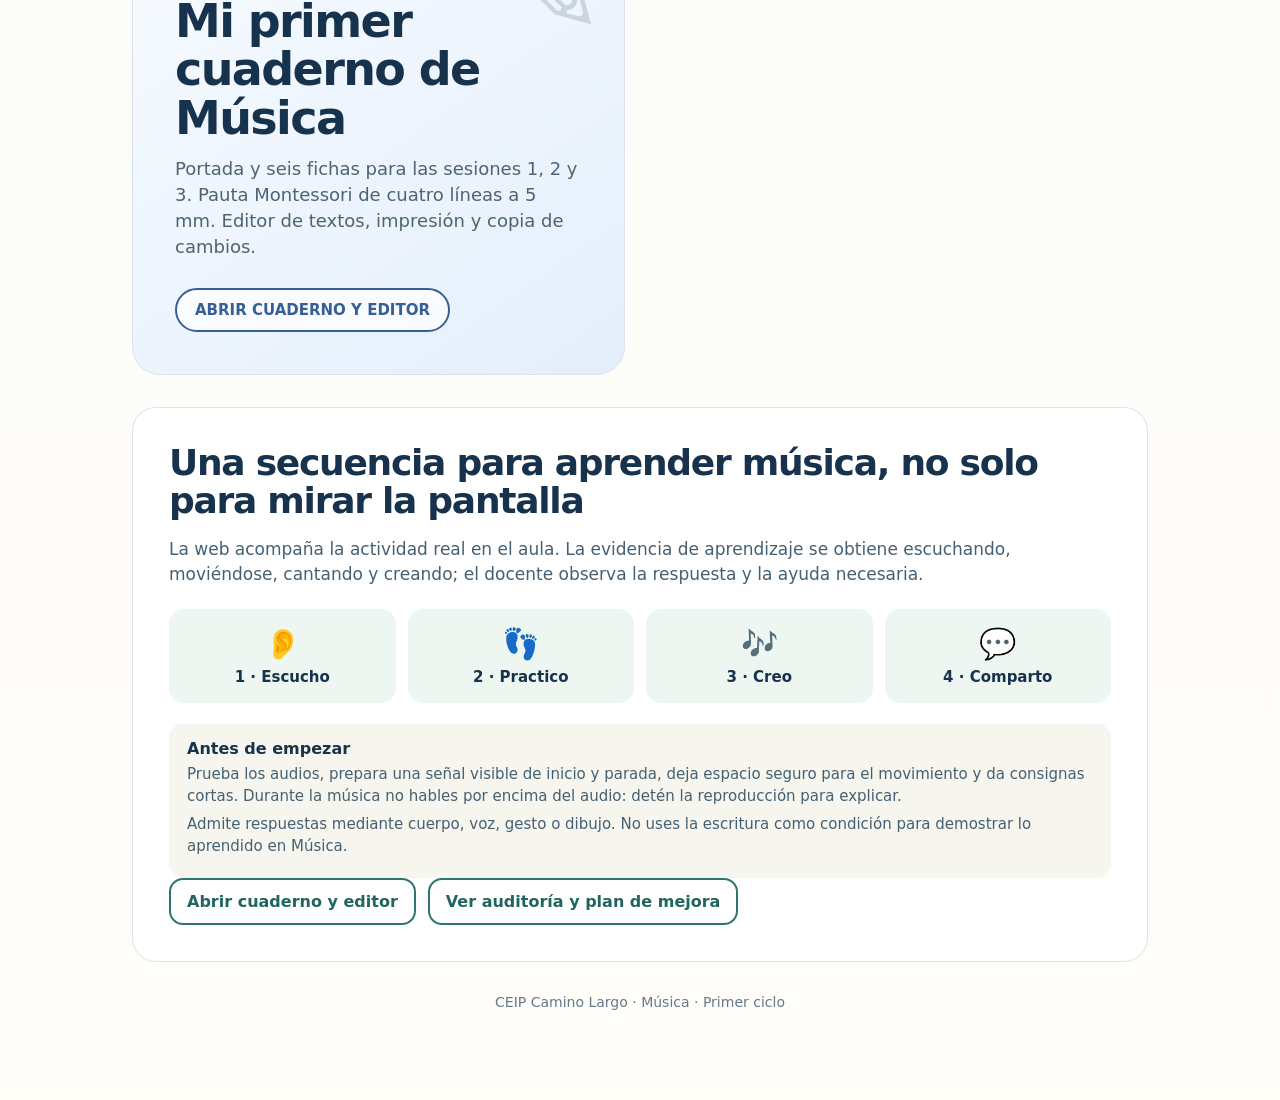
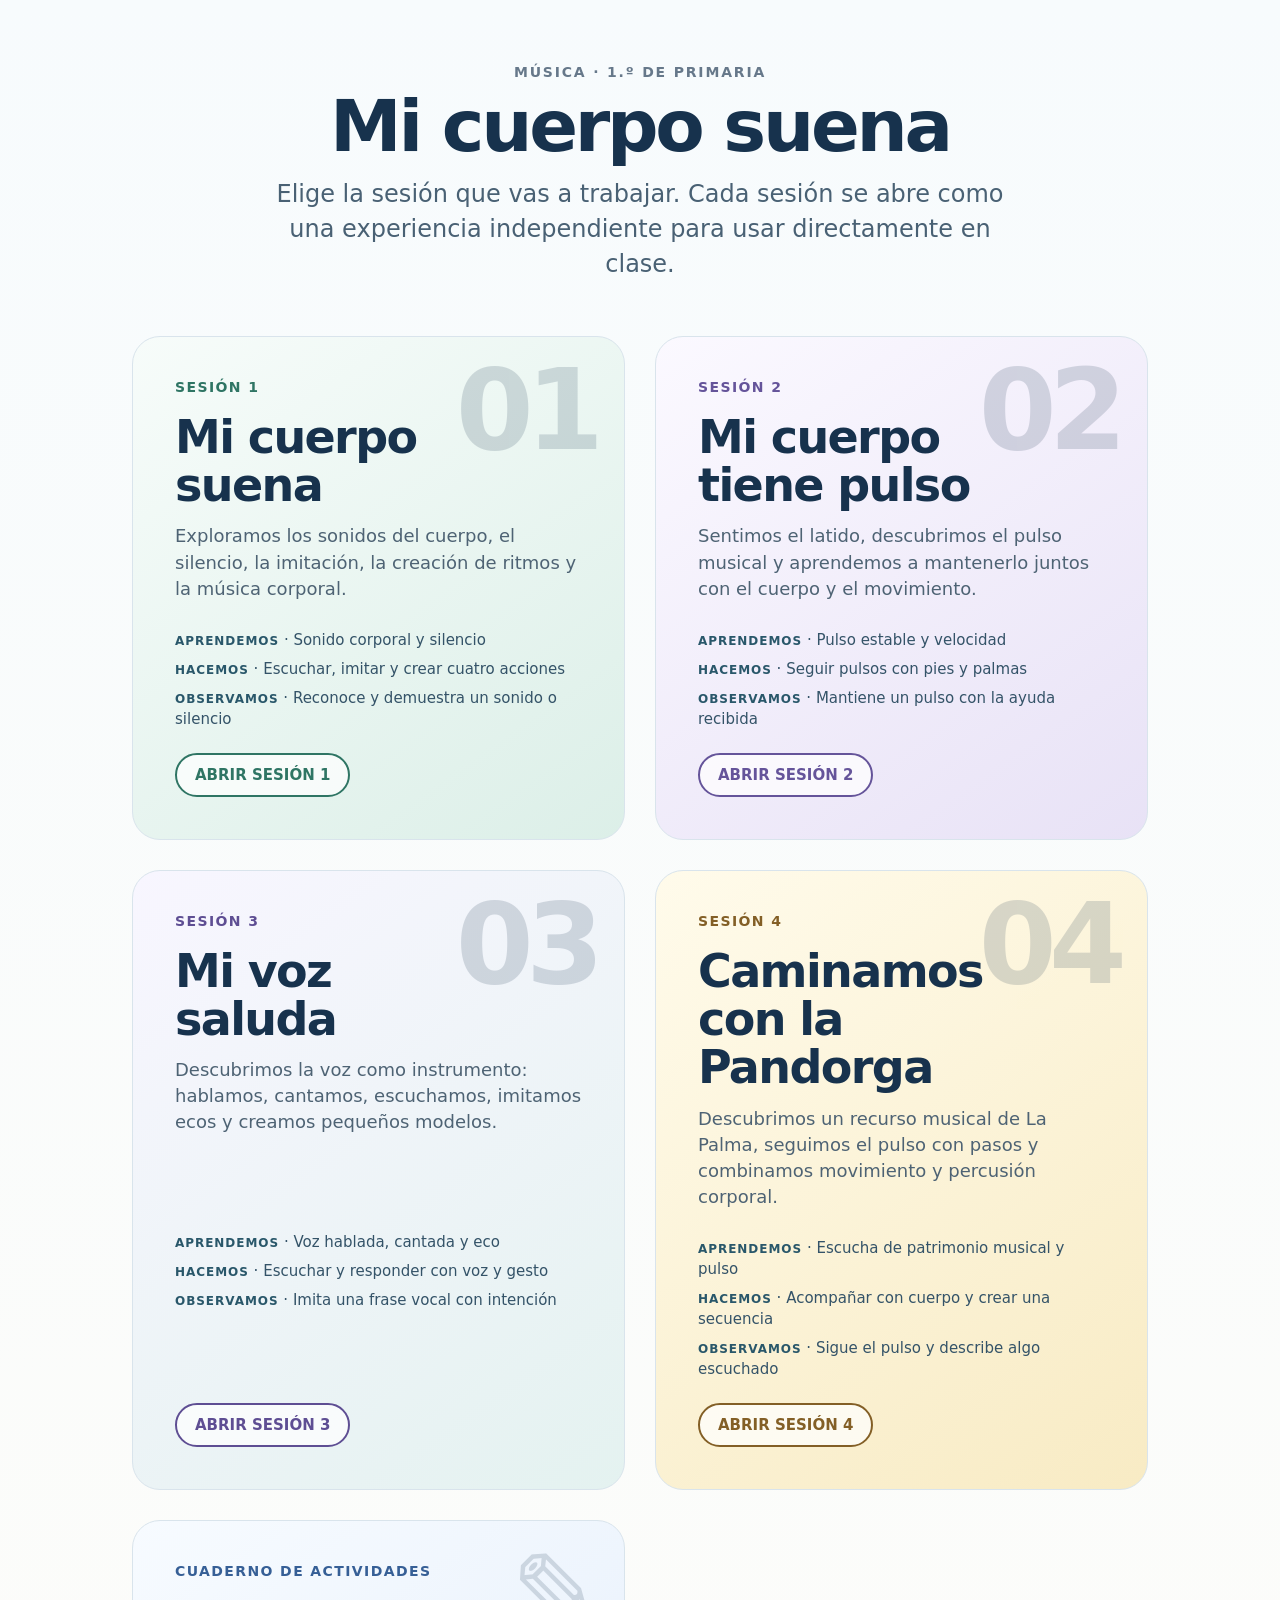
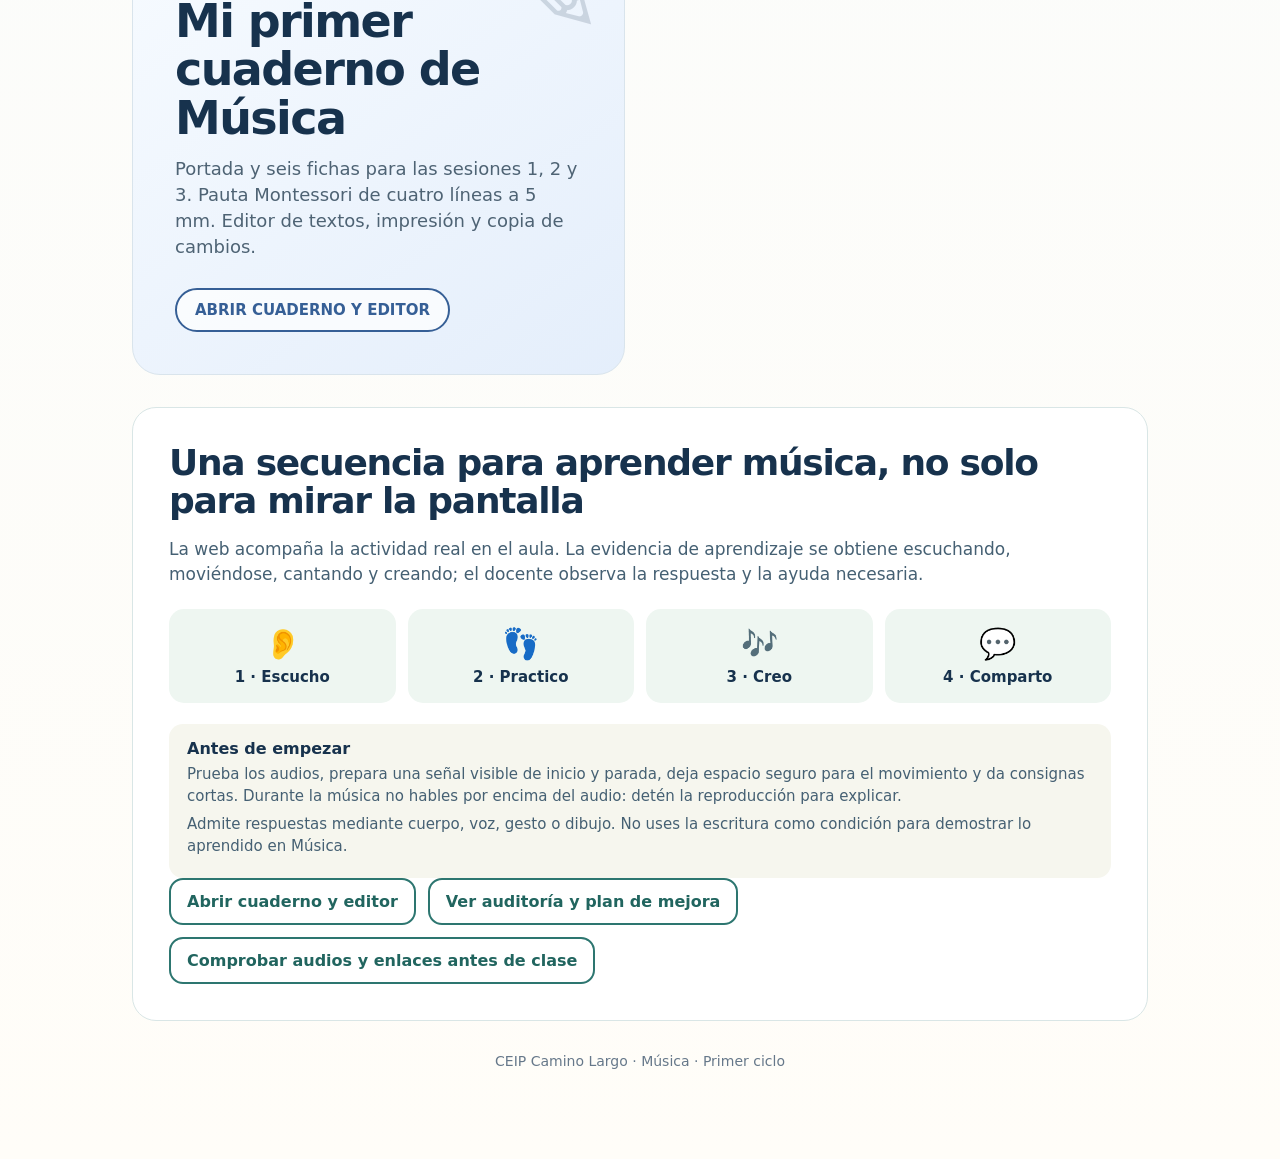
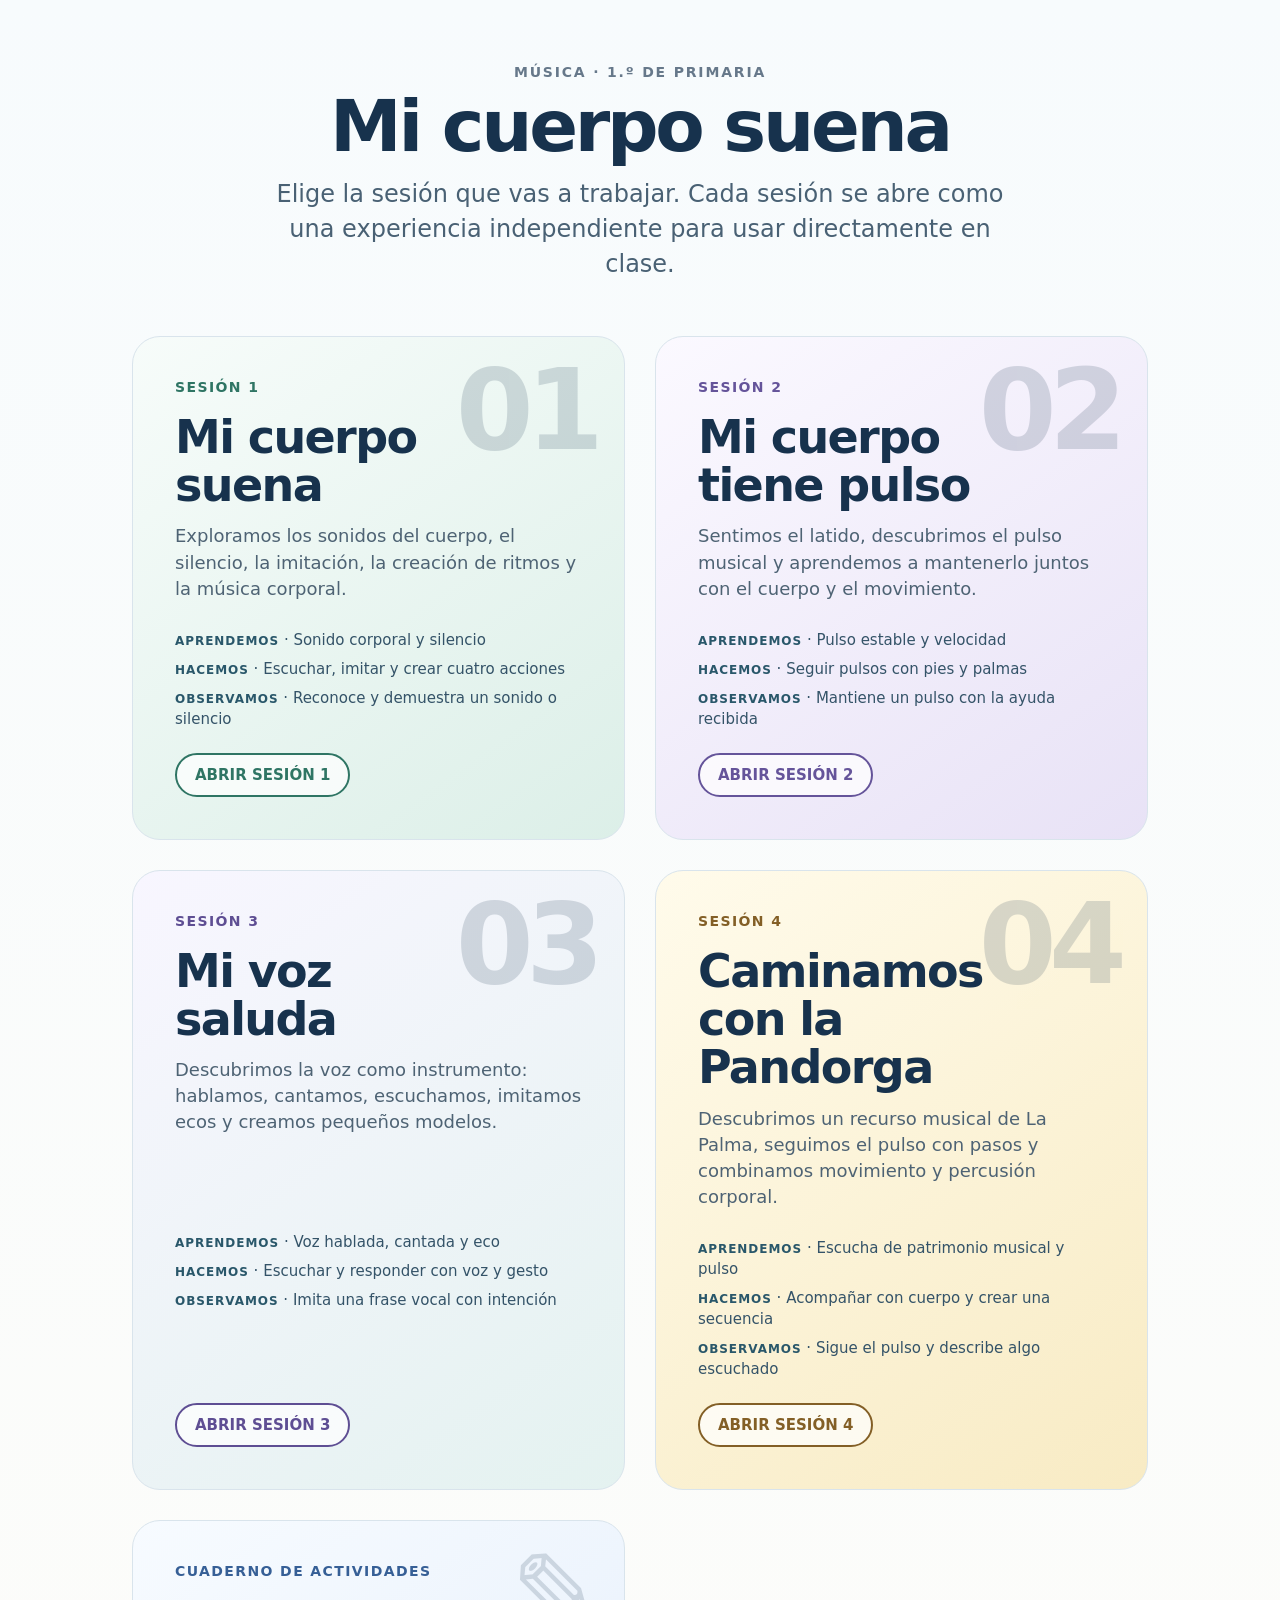
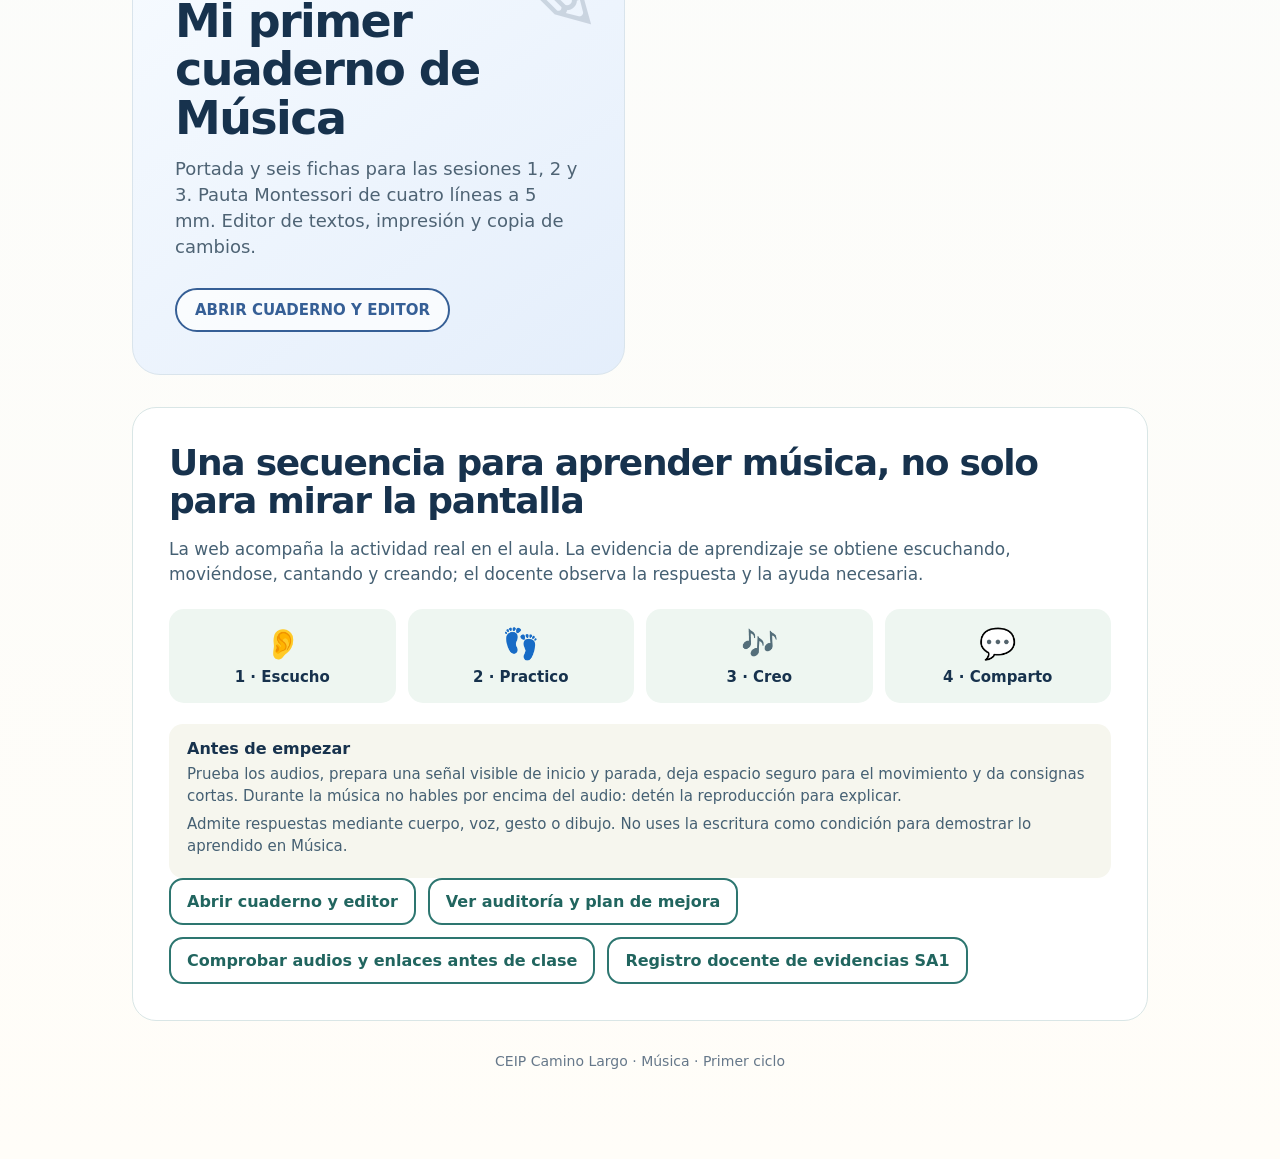
